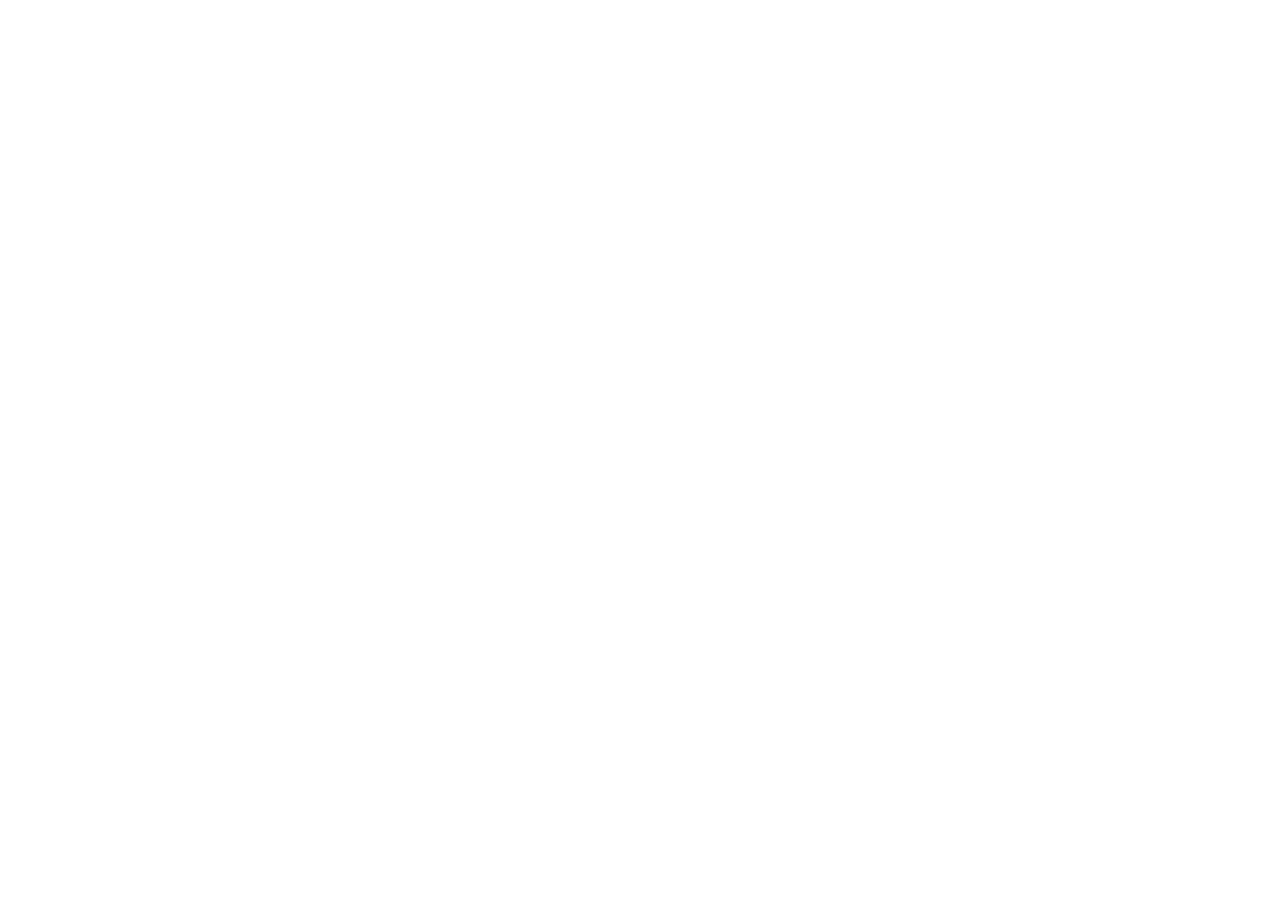
==== multistep-register-form/index.html @ 8d63242b "Renamed files" ====
<!DOCTYPE html>
<html lang="en">

<head>
  <meta charset="UTF-8" />
  <meta name="viewport"
    content="width=device-width, initial-scale=1.0" />
  <meta name="description"
    content="A multi-step registration form for devChallenges.io project." />
  <link rel="icon"
    href="resources/favicon.ico"
    type="image/x-icon"
    sizes="96x96" />
  <title>Multi-step Register Form | devChallenges.io</title>
  <link rel="stylesheet"
    href="styles/styles.css" />
</head>

<body>
</body>

</html>
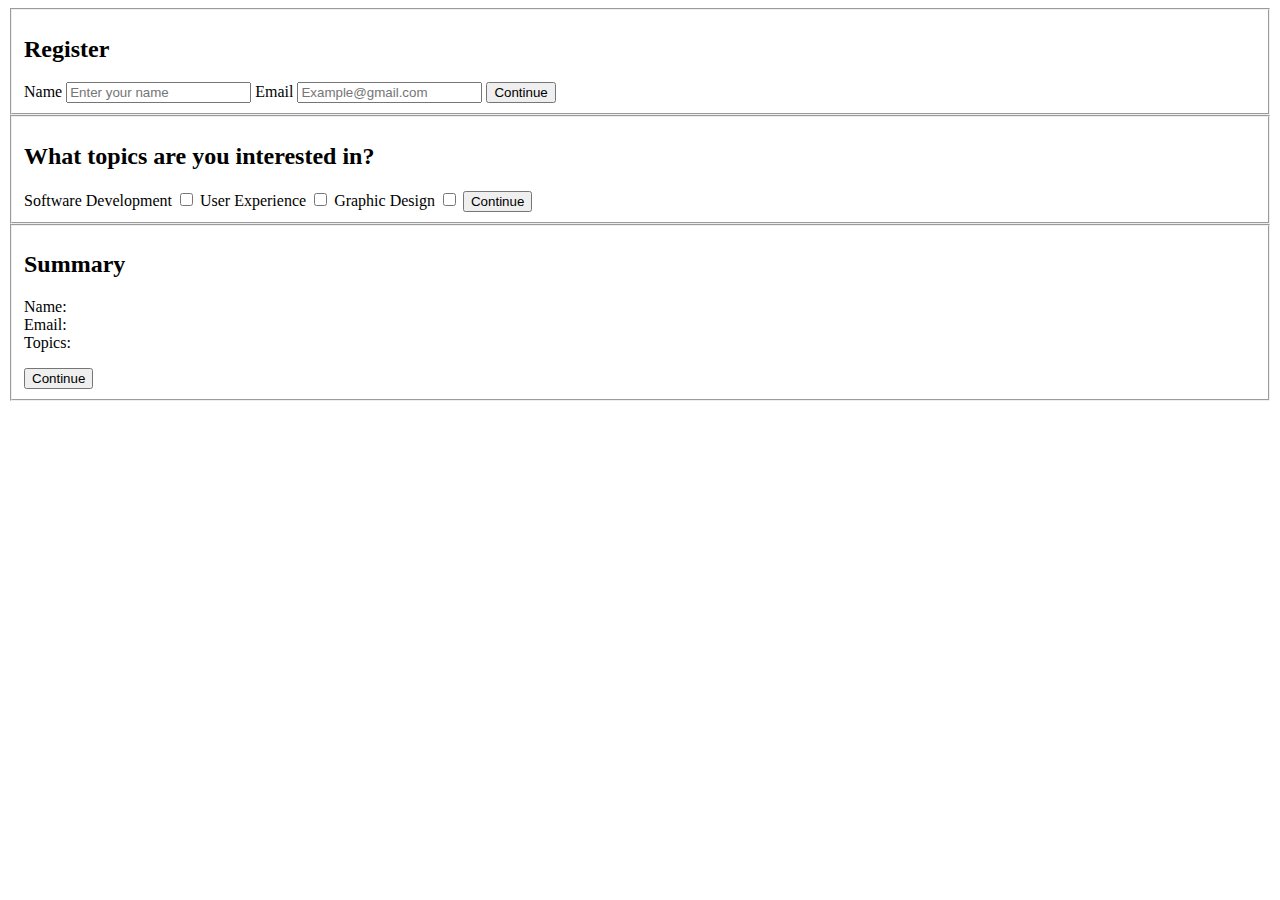
==== commit f66c5c63: "Added HTML structure" ====
--- a/multistep-register-form/index.html
+++ b/multistep-register-form/index.html
@@ -2,21 +2,112 @@
 <html lang="en">
 
 <head>
-  <meta charset="UTF-8" />
-  <meta name="viewport"
-    content="width=device-width, initial-scale=1.0" />
-  <meta name="description"
-    content="A multi-step registration form for devChallenges.io project." />
-  <link rel="icon"
-    href="resources/favicon.ico"
-    type="image/x-icon"
-    sizes="96x96" />
-  <title>Multi-step Register Form | devChallenges.io</title>
-  <link rel="stylesheet"
-    href="styles/styles.css" />
+	<meta charset="UTF-8" />
+	<meta name="viewport"
+		content="width=device-width, initial-scale=1.0" />
+	<meta name="description"
+		content="A multi-step registration form for devChallenges.io project." />
+	<link rel="icon"
+		href="assets/images/favicon.ico"
+		type="image/x-icon"
+		sizes="96x96" />
+	<title>Multi-step Register Form | devChallenges.io</title>
+	<link rel="stylesheet"
+		href="./assets/sass/styles.css" />
 </head>
 
 <body>
+	<div class="main-container">
+		<form class="register-form"
+			id="multiStepForm">
+			<fieldset class="register-form__step">
+				<h2 class="register-form__step-title">
+					Register
+				</h2>
+				<label>Name</label>
+				<input type="text"
+					id="name"
+					placeholder="Enter your name"
+					required>
+				<label>Email</label>
+				<input type="email"
+					id="email"
+					placeholder="Example@gmail.com"
+					required>
+				<button type="button"
+					class="register-form__button register-form__button--next">
+					Continue
+				</button>
+			</fieldset>
+
+			<fieldset class="register-form__step register-form__step--active">
+				<h2 class="register-form__step-title">
+					What topics are you interested in?
+				</h2>
+
+				<label class="register-form__custom-checkbox"
+					for="dev">
+					Software Development
+					<input type="checkbox"
+						id="softwareDevelopment"
+						name="softwareDevelopment"
+						data-title="Software Development">
+				</label>
+
+				<label class="register-form__custom-checkbox"
+					for="userExperience">
+					User Experience
+					<input type="checkbox"
+						id="userExperience"
+						name="userExperience"
+						data-title="User Experience">
+				</label>
+
+				<label class="register-form__custom-checkbox"
+					for="graphicDesign">
+					Graphic Design
+					<input type="checkbox"
+						id="graphicDesign"
+						name="graphicDesign"
+						data-title="Graphic Design">
+				</label>
+				<button type="button"
+					class="register-form__button register-form__button--next">
+					Continue
+				</button>
+			</fieldset>
+
+			<fieldset class="register-form__step register-form__step--active register-form__step--summary-values">
+				<h2>
+					Summary
+				</h2>
+				<div class="register-form__summary-item">
+					<div class="summary-label">Name:</div>
+					<div class="summary-value"
+						id="summaryName"></div>
+				</div>
+				<div class="register-form__summary-item">
+					<div class="summary-label">Email:</div>
+					<div class="summary-value"
+						id="summaryEmail"></div>
+				</div>
+				<div class="register-form__summary-item">
+					<div class="summary-label">Topics:</div>
+					<ul class="summary-value"
+						id="summaryTopics"></ul>
+				<button type="button"
+					class="register-form__button register-form__button--finish">
+					Continue
+				</button>
+			</fieldset>
+		</form>
+		<div class="form-pagination">
+			<div class="form-pagination__dot form-pagination__dot--filled"></div>
+			<div class="form-pagination__dot"></div>
+			<div class="form-pagination__dot"></div>
+		</div>
+	</div>
+	<script src="./assets/js/app.js"></script>
 </body>
 
 </html>--- a/multistep-register-form/assets/sass/styles.css
+++ b/multistep-register-form/assets/sass/styles.css
@@ -0,0 +1 @@
+/*# sourceMappingURL=styles.css.map */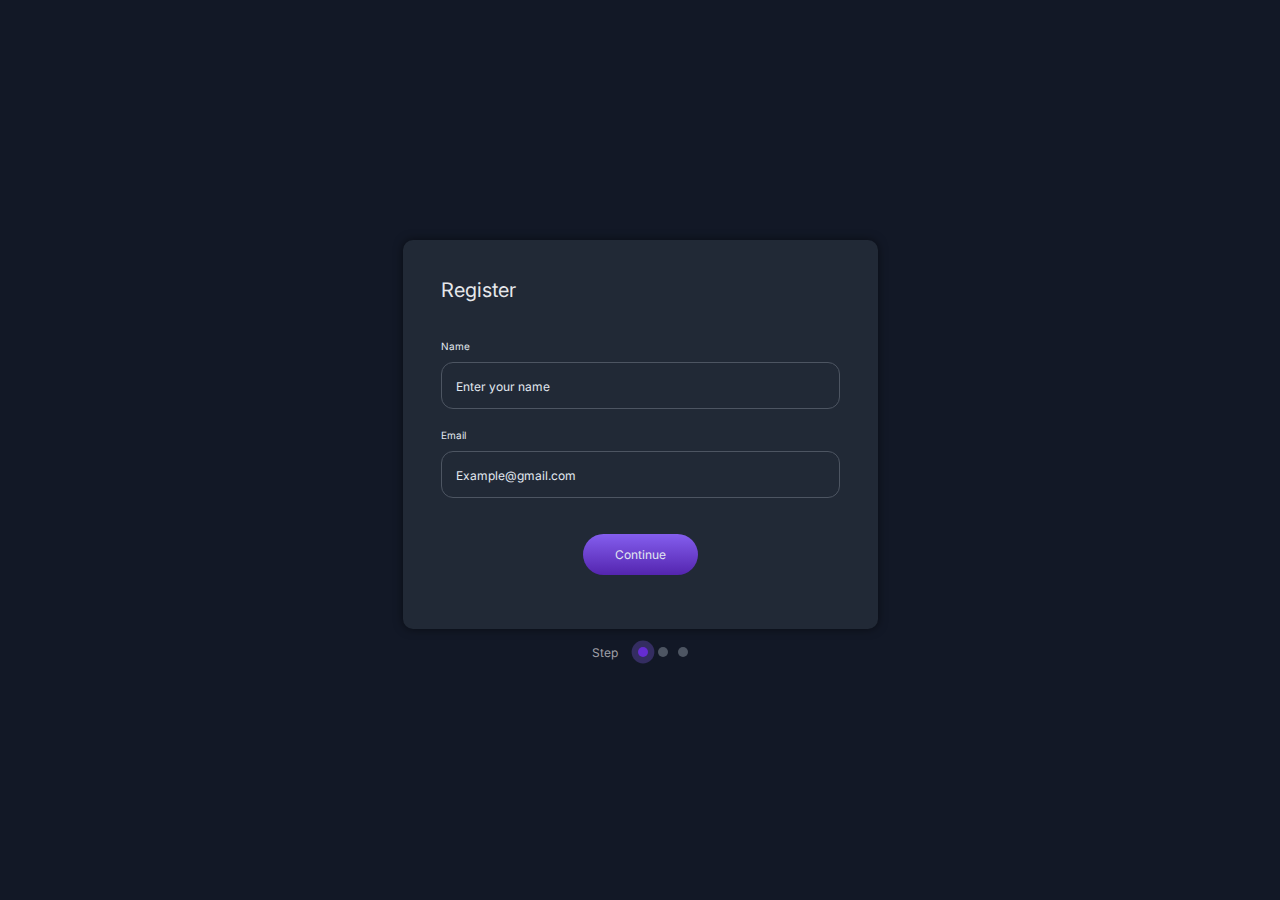
==== commit dae31894: "Added styles" ====
--- a/multistep-register-form/index.html
+++ b/multistep-register-form/index.html
@@ -20,56 +20,25 @@
 	<div class="main-container">
 		<form class="register-form"
 			id="multiStepForm">
-			<fieldset class="register-form__step">
-				<h2 class="register-form__step-title">
+			<fieldset class="register-form__step register-form__step--active">
+				<legend class="register-form__step-title">
 					Register
-				</h2>
-				<label>Name</label>
-				<input type="text"
+				</legend>
+				<label for="name">
+					<span class="register-form__label">Name</span>
+					<input type="text"
 					id="name"
 					placeholder="Enter your name"
+					autocomplete="name"
 					required>
-				<label>Email</label>
-				<input type="email"
-					id="email"
-					placeholder="Example@gmail.com"
-					required>
-				<button type="button"
-					class="register-form__button register-form__button--next">
-					Continue
-				</button>
-			</fieldset>
-
-			<fieldset class="register-form__step register-form__step--active">
-				<h2 class="register-form__step-title">
-					What topics are you interested in?
-				</h2>
-
-				<label class="register-form__custom-checkbox"
-					for="dev">
-					Software Development
-					<input type="checkbox"
-						id="softwareDevelopment"
-						name="softwareDevelopment"
-						data-title="Software Development">
 				</label>
-
-				<label class="register-form__custom-checkbox"
-					for="userExperience">
-					User Experience
-					<input type="checkbox"
-						id="userExperience"
-						name="userExperience"
-						data-title="User Experience">
-				</label>
-
-				<label class="register-form__custom-checkbox"
-					for="graphicDesign">
-					Graphic Design
-					<input type="checkbox"
-						id="graphicDesign"
-						name="graphicDesign"
-						data-title="Graphic Design">
+				<label for="email">
+					<span class="register-form__label">Email</span>
+					<input type="email"
+						id="email"
+						placeholder="Example@gmail.com"
+						autocomplete="email"
+						required>
 				</label>
 				<button type="button"
 					class="register-form__button register-form__button--next">
@@ -77,10 +46,48 @@
 				</button>
 			</fieldset>
 
-			<fieldset class="register-form__step register-form__step--active register-form__step--summary-values">
-				<h2>
+			<fieldset class="register-form__step">
+				<legend class="register-form__step-title">
+					What topics are you interested in?
+				</legend>
+			
+				<label class="register-form__custom-checkbox" for="softwareDevelopment">
+					Software Development
+					<input type="checkbox"
+						id="softwareDevelopment"
+						name="topics[]"
+						value="Software Development"
+						data-title="Software Development" />
+				</label>
+			
+				<label class="register-form__custom-checkbox" for="userExperience">
+					User Experience
+					<input type="checkbox"
+						id="userExperience"
+						name="topics[]"
+						value="User Experience"
+						data-title="User Experience" />
+				</label>
+			
+				<label class="register-form__custom-checkbox" for="graphicDesign">
+					Graphic Design
+					<input type="checkbox"
+						id="graphicDesign"
+						name="topics[]"
+						value="Graphic Design"
+						data-title="Graphic Design" />
+				</label>
+			
+				<button type="button" class="register-form__button register-form__button--next">
+					Continue
+				</button>
+			</fieldset>
+			
+
+			<fieldset class="register-form__step register-form__step--summary-values">
+				<legend>
 					Summary
-				</h2>
+				</legend>
 				<div class="register-form__summary-item">
 					<div class="summary-label">Name:</div>
 					<div class="summary-value"
@@ -102,7 +109,8 @@
 			</fieldset>
 		</form>
 		<div class="form-pagination">
-			<div class="form-pagination__dot form-pagination__dot--filled"></div>
+			<div class="form-pagination__step">Step</div>
+			<div class="form-pagination__dot form-pagination__dot--current"></div>
 			<div class="form-pagination__dot"></div>
 			<div class="form-pagination__dot"></div>
 		</div>
--- a/multistep-register-form/assets/sass/styles.css
+++ b/multistep-register-form/assets/sass/styles.css
@@ -1 +1,121 @@
-/*# sourceMappingURL=styles.css.map */+/*
+* Import Google Fonts
+*/
+@import url("https://fonts.googleapis.com/css2?family=Inter:ital,opsz,wght@0,14..32,100..900;1,14..32,100..900&family=Lato:wght@100&display=swap");
+/*
+* Reset CSS
+* Global styles
+*/
+* {
+  margin: 0;
+  padding: 0;
+  box-sizing: border-box;
+  font-family: "Inter", sans-serif;
+}
+
+body {
+  background-color: #121826;
+}
+
+.main-container {
+  min-height: 100svh;
+  display: flex;
+  justify-content: center;
+  align-items: center;
+  flex-direction: column;
+  gap: 1rem;
+}
+
+.register-form {
+  width: 100%;
+  max-width: 475px;
+  padding: 38px;
+  background-color: #212936;
+  border-radius: 10px;
+  box-shadow: 0 0 10px rgba(0, 0, 0, 0.5);
+}
+.register-form__step {
+  display: none;
+}
+.register-form__step--active {
+  display: flex;
+  flex-direction: column;
+  gap: 20px;
+  border: none;
+}
+.register-form__step-title {
+  color: #E5E7EB;
+  font-size: 20px;
+  margin-bottom: 38px;
+}
+.register-form label {
+  display: flex;
+  flex-direction: column;
+  gap: 10px;
+}
+.register-form label span {
+  font-size: 10px;
+  color: #e2e8f0;
+}
+.register-form label input {
+  padding: 0.9rem;
+  border: 1px solid #4D5562;
+  border-radius: 0.75rem;
+  background-color: transparent;
+  color: #e2e8f0;
+}
+.register-form label input:focus {
+  outline: none;
+  border-color: #3B82F6;
+}
+.register-form label input::-moz-placeholder {
+  color: #e2e8f0;
+  font-size: 12px;
+}
+.register-form label input::placeholder {
+  color: #e2e8f0;
+  font-size: 12px;
+}
+.register-form__button {
+  padding: 0.8rem 2rem;
+  border: none;
+  border-radius: 2rem;
+  background-image: linear-gradient(#845EEE, #5425AF);
+  color: #e2e8f0;
+  font-size: 12px;
+  align-self: center;
+  margin: 1rem 0;
+  cursor: pointer;
+}
+.register-form__button:hover {
+  background-image: linear-gradient(#845EEE, #6D28D9);
+}
+
+.form-pagination {
+  display: flex;
+  gap: 10px;
+  justify-content: center;
+  align-items: center;
+}
+.form-pagination__step {
+  color: #A1A1A9;
+  font-size: 12px;
+  margin-right: 10px;
+}
+.form-pagination__dot {
+  width: 10px;
+  height: 10px;
+  border-radius: 50%;
+  background-color: #4D5562;
+}
+.form-pagination__dot--current {
+  background-color: #652cd1;
+  box-shadow: 0 0 0 0.4rem #342d61;
+}
+.form-pagination__dot--filled {
+  background-color: #652cd1;
+  cursor: pointer;
+}
+.form-pagination__dot--filled:hover {
+  box-shadow: 0 0 0 0.4rem #342d61;
+}/*# sourceMappingURL=styles.css.map */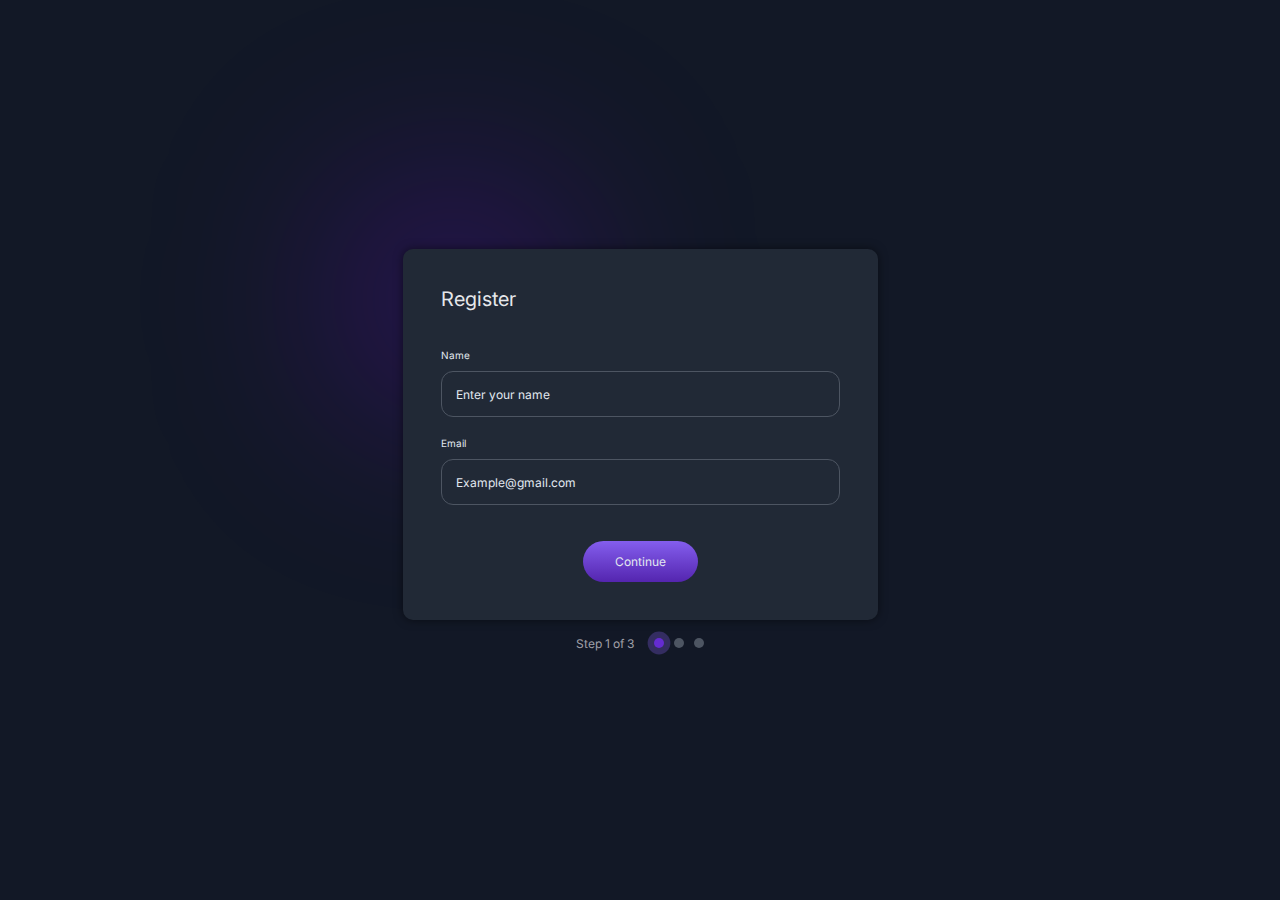
==== commit e7434179: "Added summary update" ====
--- a/multistep-register-form/index.html
+++ b/multistep-register-form/index.html
@@ -85,7 +85,7 @@
 			
 
 			<fieldset class="register-form__step register-form__step--summary-values">
-				<legend>
+				<legend class="register-form__step-title">
 					Summary
 				</legend>
 				<div class="register-form__summary-item">
@@ -103,7 +103,7 @@
 					<ul class="summary-value"
 						id="summaryTopics"></ul>
 				<button type="button"
-					class="register-form__button register-form__button--finish">
+					class="register-form__button register-form__button--submit">
 					Continue
 				</button>
 			</fieldset>
--- a/multistep-register-form/assets/sass/styles.css
+++ b/multistep-register-form/assets/sass/styles.css
@@ -33,6 +33,18 @@
   background-color: #212936;
   border-radius: 10px;
   box-shadow: 0 0 10px rgba(0, 0, 0, 0.5);
+  position: relative;
+}
+.register-form::before {
+  content: "";
+  position: absolute;
+  top: -100px;
+  left: -100px;
+  width: 300px;
+  height: 300px;
+  background: radial-gradient(circle, rgba(128, 0, 255, 0.5) 0%, rgba(18, 24, 38, 0) 70%);
+  filter: blur(100px);
+  z-index: -1;
 }
 .register-form__step {
   display: none;
@@ -63,6 +75,7 @@
   border-radius: 0.75rem;
   background-color: transparent;
   color: #e2e8f0;
+  font-size: 12px;
 }
 .register-form label input:focus {
   outline: none;
@@ -84,11 +97,38 @@
   color: #e2e8f0;
   font-size: 12px;
   align-self: center;
-  margin: 1rem 0;
+  margin-top: 1rem;
   cursor: pointer;
 }
 .register-form__button:hover {
   background-image: linear-gradient(#845EEE, #6D28D9);
+}
+.register-form__custom-checkbox {
+  position: relative;
+  justify-content: center;
+  color: #e2e8f0;
+  padding: 0.9rem;
+  font-size: 14px;
+  border-radius: 0.75rem;
+}
+.register-form__custom-checkbox--checked {
+  font-weight: bold;
+  background-color: #652cd1;
+}
+.register-form__custom-checkbox input[type=checkbox] {
+  cursor: pointer;
+  -webkit-appearance: none;
+     -moz-appearance: none;
+          appearance: none;
+  --webkit-appearance: none;
+  position: absolute;
+  width: 100%;
+  height: 100%;
+  left: 0;
+  top: 0;
+}
+.register-form__custom-checkbox input[type=checkbox]:checked, .register-form__custom-checkbox input[type=checkbox]:focus {
+  border: 1px solid #4D5562;
 }
 
 .form-pagination {
